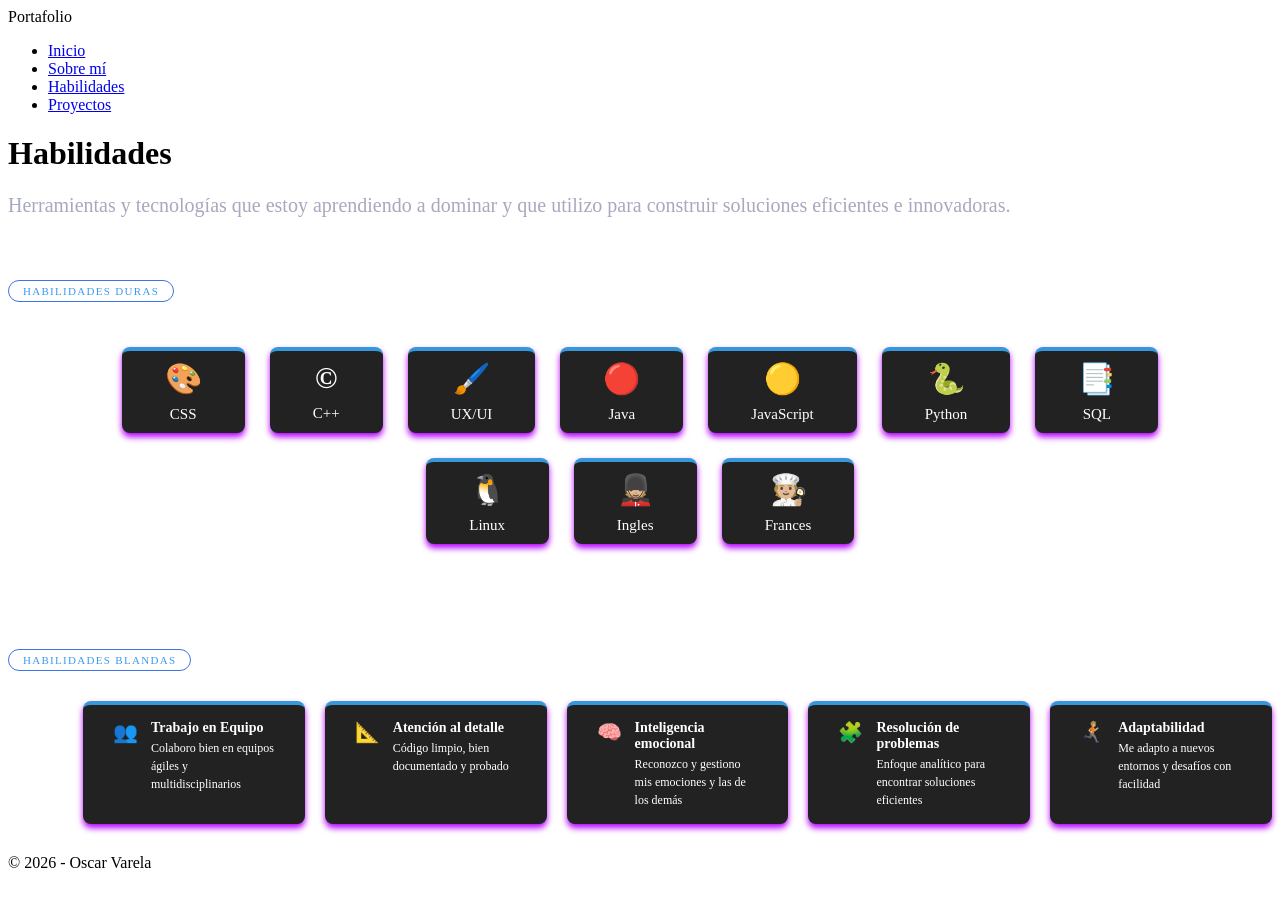
==== habilidades.html @ e9ae1005 "Add files via upload" ====
<!doctype html>
<html lang="es">
  <head>
    <meta charset="UTF-8" />
    <meta name="viewport" content="width=device-width, initial-scale=1.0" />
    <link rel="stylesheet" href="CSS/estilos.css" />
    <title>Habilidades</title>
    <style>
      .descripcion {
        font-size: 20px;
        margin-bottom: 3px;
        color: #a7a9be;
      }

      .duras-deco:hover {
        border-color: rgba(124, 58, 237, 0.4);
        transform: translateY(-3px);
      }

      .duras-cuadros {
        display: flex;
        flex-wrap: wrap;
        justify-content: center;
        gap: 25px;
        margin: 45px 60px;
      }

      .duras-deco {
        background-color: #222222;
        padding: 10px 40px;
        border-radius: 8px;
        box-shadow: 0 4px 6px rgb(183, 0, 255);
        font-weight: bold;
        color: #ffffff;
        border-top: 4px solid #3498db;
        transition:
          border-color 0.2s,
          transform 0.2s;
      }

      .tag {
        display: inline-block;
        font-size: 11px;
        letter-spacing: 1.3px;
        text-transform: uppercase;
        color: rgb(58, 156, 237);
        border: 1px solid rgb(58, 115, 237);
        padding: 4px 14px;
        border-radius: 99px;
        margin-top: 60px;
      }

      .icono {
        margin: 0 3px;
        margin-bottom: 10px;
        font-size: 30px;
        text-align: center;
      }

      .nombre {
        text-align: center;
        font-size: 15px;
        font-weight: 500;
        margin: 0 3px;
      }

      .blandas-cuadros {
        display: grid;
        grid-template-columns: repeat(auto-fill, minmax(220px, 1fr));
        gap: 20px;
        margin-bottom: 30px;
        margin-top: 30px;
        padding-left: 75px;
      }

      .blandas-deco {
        background-color: #222222;
        border-radius: 8px;
        box-shadow: 0 4px 6px rgb(183, 0, 255);
        color: #ffffff;
        border-top: 4px solid #3498db;
        padding: 15px 30px;
        display: flex;
        gap: 13px;
        align-items: flex-start;
        transition:
          border-color 0.2s,
          transform 0.2s;
      }

      .blandas-deco:hover {
        border-color: rgba(124, 58, 237, 0.4);
        transform: translateY(-3px);
      }

      .blanda-icono {
        font-size: 20px;
      }

      .blanda-nombre {
        font-size: 14px;
        font-weight: 600;
        margin-bottom: 3px;
      }

      .blanda-desc {
        font-size: 12px;
        color: var(--muted);
        line-height: 1.5;
      }
    </style>
  </head>
  <body>
    <header>
      <nav>
        <div class="logo">Portafolio</div>
        <ul class="nav-links">
          <li><a href="index.html">Inicio</a></li>
          <li><a href="sobre-mi.html">Sobre mí</a></li>
          <li><a href="habilidades.html">Habilidades</a></li>
          <li><a href="proyectos.html">Proyectos</a></li>
        </ul>
      </nav>
    </header>

    <div class="centrado">
      <div class="contenido">
        <h1 class="degradado">Habilidades</h1>
        <p class="descripcion">
          Herramientas y tecnologías que estoy aprendiendo a dominar y que
          utilizo para construir soluciones eficientes e innovadoras.
        </p>

        <div class="tag">Habilidades Duras</div>
        <div class="duras-cuadros">
          <div class="duras-deco">
            <div class="icono">🎨</div>
            <div class="nombre">CSS</div>
          </div>
          <div class="duras-deco">
            <div class="icono">©️</div>
            <div class="nombre">C++</div>
          </div>
          <div class="duras-deco">
            <div class="icono">🖌️</div>
            <div class="nombre">UX/UI</div>
          </div>
          <div class="duras-deco">
            <div class="icono">🔴</div>
            <div class="nombre">Java</div>
          </div>
          <div class="duras-deco">
            <div class="icono">🟡</div>
            <div class="nombre">JavaScript</div>
          </div>
          <div class="duras-deco">
            <div class="icono">🐍</div>
            <div class="nombre">Python</div>
          </div>
          <div class="duras-deco">
            <div class="icono">📑</div>
            <div class="nombre">SQL</div>
          </div>
          <div class="duras-deco">
            <div class="icono">🐧</div>
            <div class="nombre">Linux</div>
          </div>
          <div class="duras-deco">
            <div class="icono">💂🏼</div>
            <div class="nombre">Ingles</div>
          </div>
          <div class="duras-deco">
            <div class="icono">🧑🏼‍🍳</div>
            <div class="nombre">Frances</div>
          </div>
        </div>
        <div class="tag">Habilidades Blandas</div>
        <div class="blandas-cuadros">
          <div class="blandas-deco">
            <span class="blanda-icono">👥</span>
            <div>
              <div class="blanda-nombre">Trabajo en Equipo</div>
              <div class="blanda-desc">
                Colaboro bien en equipos ágiles y multidisciplinarios
              </div>
            </div>
          </div>
          <div class="blandas-deco">
            <span class="blanda-icono">📐</span>
            <div>
              <div class="blanda-nombre">Atención al detalle</div>
              <div class="blanda-desc">
                Código limpio, bien documentado y probado
              </div>
            </div>
          </div>
          <div class="blandas-deco">
            <span class="blanda-icono">🧠</span>
            <div>
              <div class="blanda-nombre">Inteligencia emocional</div>
              <div class="blanda-desc">
                Reconozco y gestiono mis emociones y las de los demás
              </div>
            </div>
          </div>
          <div class="blandas-deco">
            <span class="blanda-icono">🧩</span>
            <div>
              <div class="blanda-nombre">Resolución de problemas</div>
              <div class="blanda-desc">
                Enfoque analítico para encontrar soluciones eficientes
              </div>
            </div>
          </div>
          <div class="blandas-deco">
            <span class="blanda-icono">🏃🏼‍➡️</span>
            <div>
              <div class="blanda-nombre">Adaptabilidad</div>
              <div class="blanda-desc">
                Me adapto a nuevos entornos y desafíos con facilidad
              </div>
            </div>
          </div>
        </div>
      </div>
    </div>

    <footer>
      <p>&copy; 2026 - Oscar Varela</p>
    </footer>
  </body>
</html>
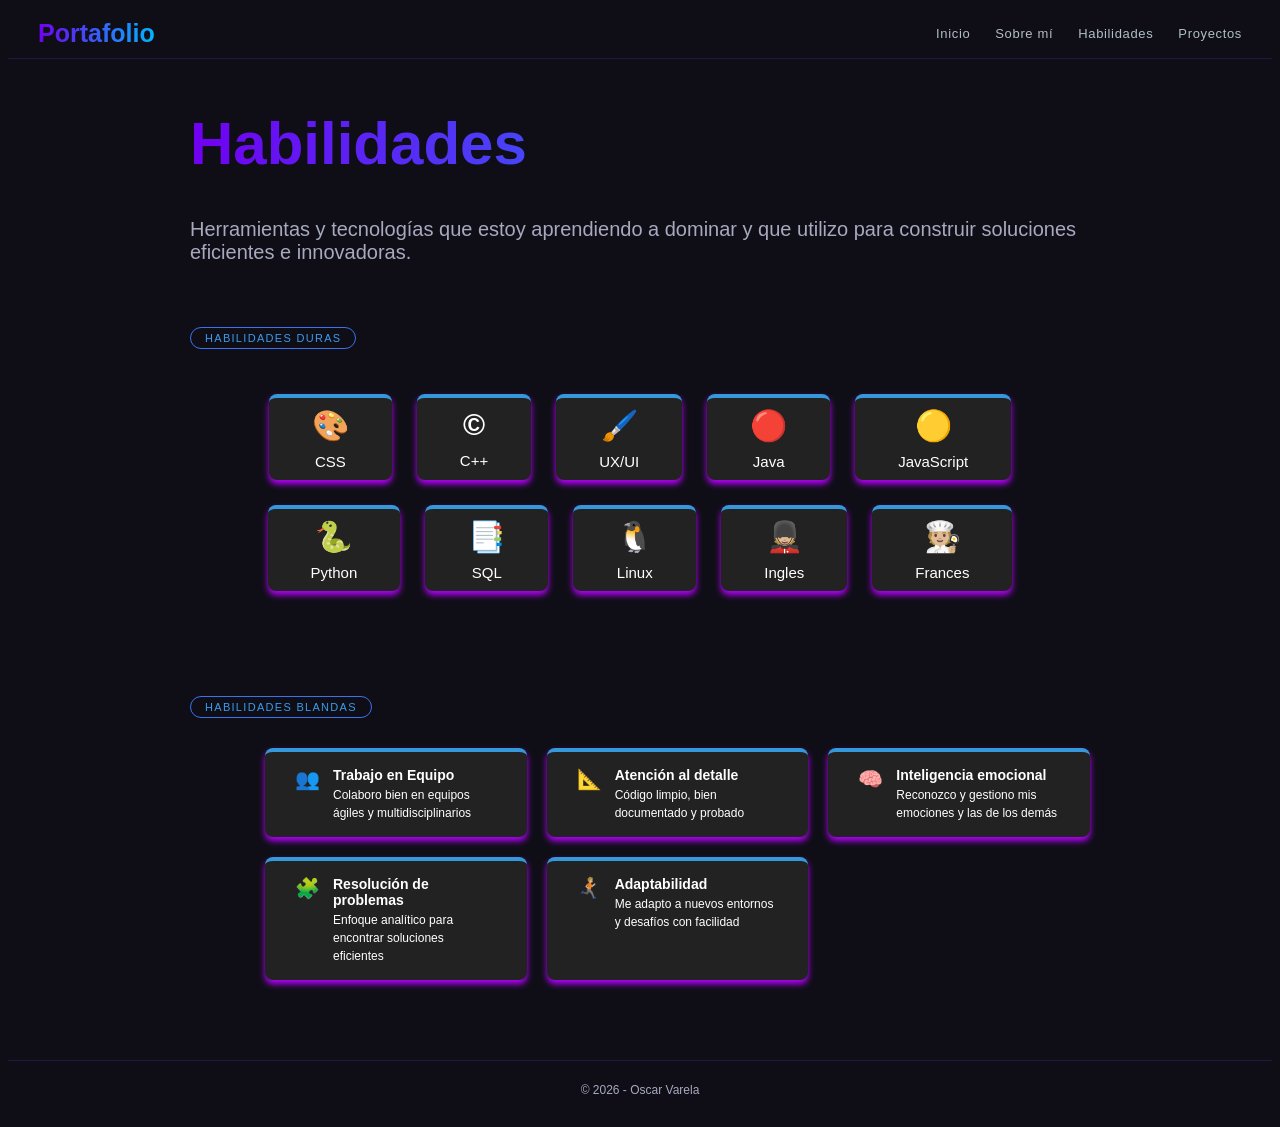
==== commit 2fce2693: "Update habilidades.html" ====
--- a/habilidades.html
+++ b/habilidades.html
@@ -3,7 +3,7 @@
   <head>
     <meta charset="UTF-8" />
     <meta name="viewport" content="width=device-width, initial-scale=1.0" />
-    <link rel="stylesheet" href="CSS/estilos.css" />
+    <link rel="stylesheet" href="estilos.css" />
     <title>Habilidades</title>
     <style>
       .descripcion {
--- a/estilos.css
+++ b/estilos.css
@@ -0,0 +1,89 @@
+body {
+  background-color: #0f0e17;
+  color: #333;
+  font-family: "Segoe UI", Tahoma, Geneva, Verdana, sans-serif;
+}
+
+nav {
+  z-index: 1;
+  -webkit-backdrop-filter: blur(100px);
+  backdrop-filter: inherit;
+  position: relative;
+  display: flex;
+  justify-content: space-between;
+  align-items: center;
+  top: 0;
+  left: 0;
+  right: 0;
+  padding: 0px 30px;
+  border-bottom: 1px solid rgba(124, 58, 237, 0.2);
+}
+
+nav .logo {
+  background: linear-gradient(90deg, rgb(113, 0, 241), rgb(0, 183, 255));
+  -webkit-background-clip: text;
+  background-clip: text;
+  -webkit-text-fill-color: transparent;
+  text-decoration: none;
+  margin: 0px;
+  font-size: 25px;
+  font-weight: bold;
+}
+
+.nav-links {
+  display: flex;
+  gap: 25px;
+  list-style: none;
+}
+
+.nav-links a {
+  font-size: 13px;
+  color: #b0bec5;
+  text-decoration: none;
+  letter-spacing: 0.05em;
+  transition: color 0.2s;
+  padding-bottom: 2px;
+  border-bottom: 1px solid transparent;
+}
+
+.nav-links a:hover {
+  color: #ffffff;
+}
+
+footer {
+  background-color: #0f0e17;
+  border-top: 1px solid rgba(124, 58, 237, 0.2);
+  color: #a7a9be;
+  text-align: center;
+  padding: 10px 0;
+  position: relative;
+  bottom: 0;
+  text-align: center;
+  font-size: 12px;
+}
+
+.degradado {
+  font-weight: bold;
+  background: linear-gradient(90deg, rgb(113, 0, 241), rgb(0, 183, 255));
+  -webkit-background-clip: text;
+  background-clip: text;
+  -webkit-text-fill-color: transparent;
+  text-decoration: none;
+}
+
+h1 {
+  font-size: 60px;
+  padding-right: px;
+}
+
+.centrado {
+  position: relative;
+  max-width: 900px;
+  margin: 0 auto;
+  padding: 0 40px;
+}
+
+.contenido {
+  padding-top: 10px;
+  padding-bottom: 50px;
+}
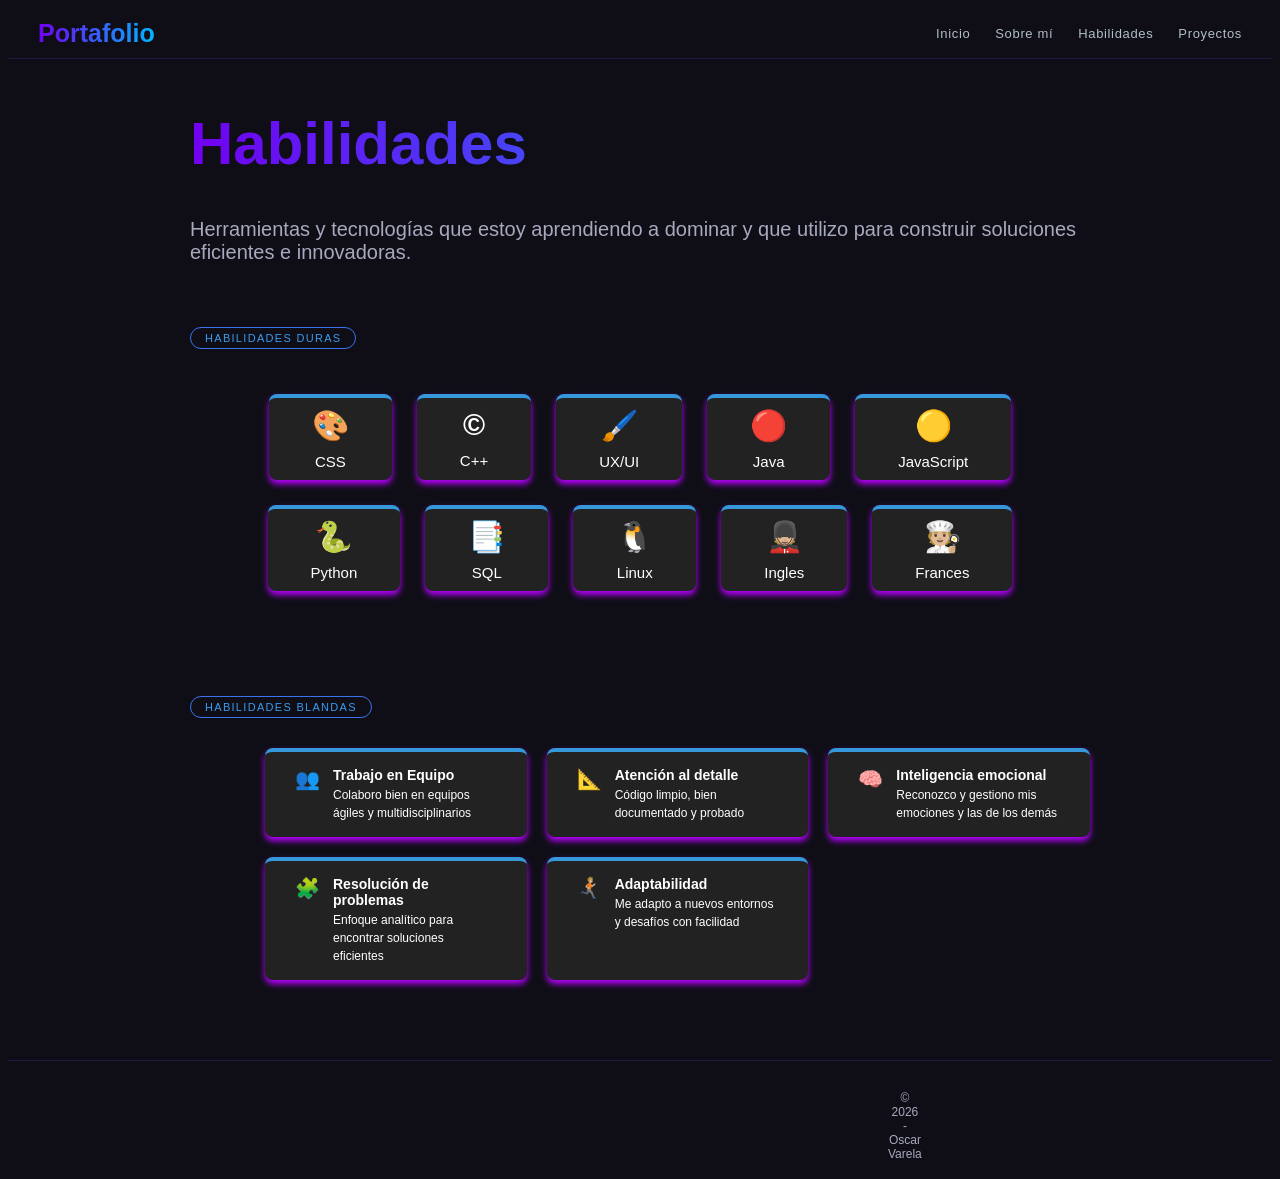
==== commit e6064ee6: "Add files via upload" ====
--- a/habilidades.html
+++ b/habilidades.html
@@ -226,7 +226,15 @@
     </div>
 
     <footer>
-      <p>&copy; 2026 - Oscar Varela</p>
+      <div class="footer-contenido">
+        <p class="copy">&copy; 2026 - Oscar Varela</p>
+        <div class="redes-sociales">
+          <a class="linke" href="https://www.linkedin.com/in/oscar-daniel-varela-hernandez-005752331/" target="_blank" rel="noopener noreferrer">LinkedIn</a>
+          <a class="git" href="https://github.com/VarelaVh24" target="_blank" rel="noopener noreferrer">GitHub</a>
+          <a class="insta" href="https://www.instagram.com/oscar_daniel2293/" target="_blank" rel="noopener noreferrer">Instagram</a>
+          <a class="whats" href="https://wa.me/4426074781?text=Hola,%20estoy%20interesado%20en%20saber%20más%20sobre%20sus%20servicios" target="_blank" rel="noopener noreferrer">WhatsApp</a>
+        </div>
+      </div>
     </footer>
   </body>
 </html>
--- a/estilos.css
+++ b/estilos.css
@@ -54,7 +54,6 @@
   background-color: #0f0e17;
   border-top: 1px solid rgba(124, 58, 237, 0.2);
   color: #a7a9be;
-  text-align: center;
   padding: 10px 0;
   position: relative;
   bottom: 0;
@@ -86,4 +85,68 @@
 .contenido {
   padding-top: 10px;
   padding-bottom: 50px;
+}
+
+.redes-sociales {
+  display: flex;
+  margin-top: 15px;
+}
+
+.git{
+  display: inline-block;
+  width: 30px;
+  height: 30px;
+  background-repeat: no-repeat;
+  background-image: url('Git.png');
+  background-size: cover;
+  background-position: center;
+  text-indent: -9999px;
+  overflow: hidden;
+}
+
+.linke{
+  display: inline-block;
+  width: 30px;
+  height: 30px;
+  background-repeat: no-repeat;
+  background-image: url('Linke.png');
+  background-size: cover;
+  background-position: center;
+  text-indent: -9999px;
+  overflow: hidden;
+}
+
+.insta{
+  display: inline-block;
+  width: 30px;
+  height: 30px;
+  background-repeat: no-repeat;
+  background-image: url('Insta.png');
+  background-size: cover;
+  background-position: center;
+  text-indent: -9999px;
+  overflow: hidden;
+}
+
+.whats{
+  display: inline-block;
+  width: 30px;
+  height: 30px;
+  background-repeat: no-repeat;
+  background-image: url('Whats.png');
+  background-size: cover;
+  background-position: center;
+  text-indent: -9999px;
+  overflow: hidden;
+}
+
+.footer-contenido{
+  display: flex;
+}
+
+.copy{
+  margin: 0;
+  padding-top: 20px;
+  margin-right: 700px;
+  margin-left: 880px;
 }
